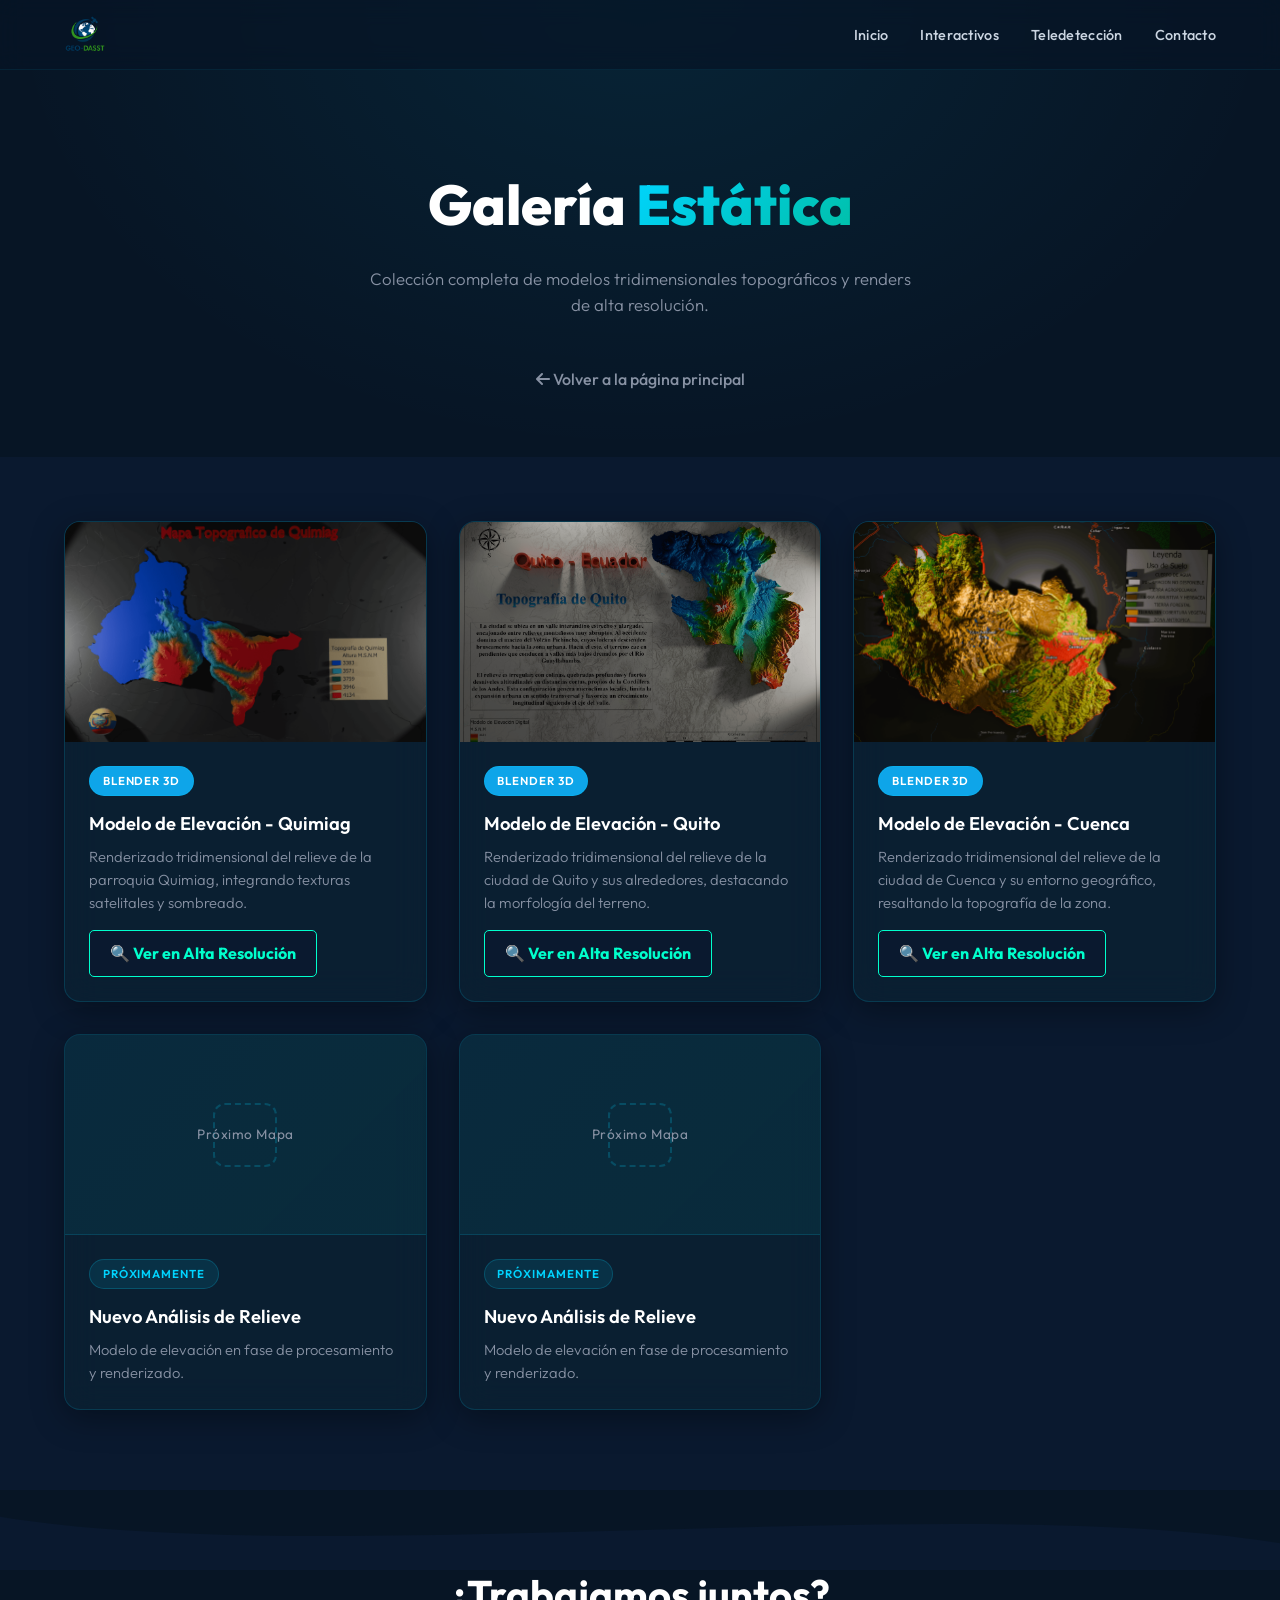
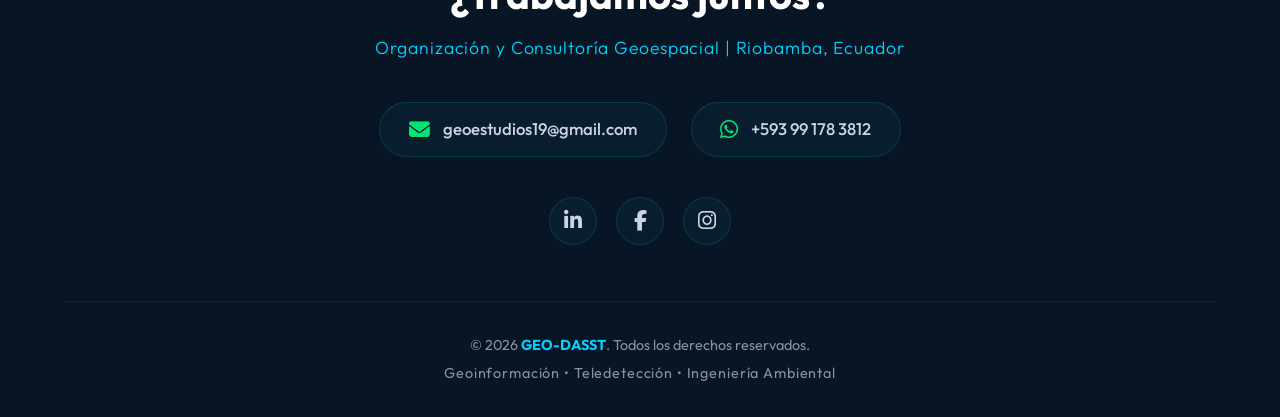
==== estaticos.html @ a2a1dacf "Create estaticos.html" ====
<!DOCTYPE html>
<html lang="es">
<head>
  <meta charset="UTF-8" />
  <meta name="viewport" content="width=device-width, initial-scale=1.0" />
  <title>Mapas 3D Estáticos | GEO-DASST</title>
  <meta name="description" content="Galería completa de modelos tridimensionales de alta resolución generados por GEO-DASST." />
  <link rel="preconnect" href="https://fonts.googleapis.com" />
  <link rel="preconnect" href="https://fonts.gstatic.com" crossorigin />
  <link href="https://fonts.googleapis.com/css2?family=Outfit:wght@300;400;500;600;700;800&display=swap" rel="stylesheet" />
  <link rel="stylesheet" href="style.css" />
  <link rel="stylesheet" href="https://cdnjs.cloudflare.com/ajax/libs/font-awesome/6.4.0/css/all.min.css" />
  
  <style>
    .section { padding: 4rem 0 5rem !important; }
    .section__subtitle { margin-bottom: 2rem !important; }
    .wave svg { height: 70px !important; }
    .wave--hero svg { height: 90px !important; }
    .wave--section svg { height: 90px !important; }
    .footer { padding: 4.5rem 0 2rem !important; }
    /* Estilo extra para el encabezado de esta página secundaria */
    .page-header {
      padding: 10rem 0 4rem;
      text-align: center;
      background: radial-gradient(ellipse at 50% 0%, rgba(0, 212, 255, 0.08) 0%, transparent 70%), var(--bg-deep);
    }
    .page-header__title {
      font-size: clamp(2.2rem, 5vw, 3.5rem);
      font-weight: 800;
      color: var(--text-white);
      margin-bottom: 1rem;
    }
    .page-header__title .accent {
      background: var(--gradient-accent);
      -webkit-background-clip: text;
      -webkit-text-fill-color: transparent;
      background-clip: text;
    }
    .btn-back {
      display: inline-block;
      margin-top: 1rem;
      color: var(--text-muted);
      font-weight: 500;
      transition: color 0.3s ease;
    }
    .btn-back:hover {
      color: var(--accent-cyan);
    }
  </style>
</head>
<body>

  <header class="header scrolled" id="header">
    <nav class="nav container">
      <a href="index.html" class="nav__logo" title="Volver al Inicio">
        <img src="Logo.png" alt="GEO-DASST Logo" class="nav__logo-img" />
      </a>
      <ul class="nav__list">
        <li><a href="index.html" class="nav__link">Inicio</a></li>
        <li><a href="index.html#mapas-interactivos" class="nav__link">Interactivos</a></li>
        <li><a href="index.html#teledeteccion" class="nav__link">Teledetección</a></li>
        <li><a href="#contacto" class="nav__link">Contacto</a></li>
      </ul>
      <button class="nav__toggle" id="nav-toggle" aria-label="Abrir menú">
        <span></span><span></span><span></span>
      </button>
    </nav>
  </header>

  <section class="page-header">
    <div class="container">
      <h1 class="page-header__title">Galería <span class="accent">Estática</span></h1>
      <p class="section__subtitle">Colección completa de modelos tridimensionales topográficos y renders de alta resolución.</p>
      <a href="index.html" class="btn-back"><i class="fa-solid fa-arrow-left"></i> Volver a la página principal</a>
    </div>
  </section>

  <section class="section" id="galeria">
    <div class="container">
      <div class="grid">
        
        <article class="card revealed">
          <img src="Estaticos/quimiag.png" alt="Render 3D de Quimiag" style="width: 100%; height: 220px; object-fit: cover; border-radius: 8px 8px 0 0;">
          <div class="card__body">
            <span class="card__badge" style="background: #0ea5e9; color: white;">Blender 3D</span>
            <h3 class="card__title">Modelo de Elevación - Quimiag</h3>
            <p class="card__text">Renderizado tridimensional del relieve de la parroquia Quimiag, integrando texturas satelitales y sombreado.</p>
            <a href="Estaticos/quimiag.png" target="_blank" style="display: inline-block; margin-top: 15px; padding: 10px 20px; background-color: #0A192F; border: 1px solid #00FFCC; color: #00FFCC; text-decoration: none; border-radius: 5px; font-weight: bold; transition: 0.3s;">
              🔍 Ver en Alta Resolución
            </a>
          </div>
        </article>

        <article class="card revealed">
          <img src="Estaticos/quito_top.png" alt="Render 3D de Quito" style="width: 100%; height: 220px; object-fit: cover; border-radius: 8px 8px 0 0;">
          <div class="card__body">
            <span class="card__badge" style="background: #0ea5e9; color: white;">Blender 3D</span>
            <h3 class="card__title">Modelo de Elevación - Quito</h3>
            <p class="card__text">Renderizado tridimensional del relieve de la ciudad de Quito y sus alrededores, destacando la morfología del terreno.</p>
            <a href="Estaticos/quito_top.png" target="_blank" style="display: inline-block; margin-top: 15px; padding: 10px 20px; background-color: #0A192F; border: 1px solid #00FFCC; color: #00FFCC; text-decoration: none; border-radius: 5px; font-weight: bold; transition: 0.3s;">
              🔍 Ver en Alta Resolución
            </a>
          </div>
        </article>

        <article class="card revealed">
          <img src="Estaticos/cuenca.png" alt="Render 3D de Cuenca" style="width: 100%; height: 220px; object-fit: cover; border-radius: 8px 8px 0 0;">
          <div class="card__body">
            <span class="card__badge" style="background: #0ea5e9; color: white;">Blender 3D</span>
            <h3 class="card__title">Modelo de Elevación - Cuenca</h3>
            <p class="card__text">Renderizado tridimensional del relieve de la ciudad de Cuenca y su entorno geográfico, resaltando la topografía de la zona.</p>
            <a href="Estaticos/cuenca.png" target="_blank" style="display: inline-block; margin-top: 15px; padding: 10px 20px; background-color: #0A192F; border: 1px solid #00FFCC; color: #00FFCC; text-decoration: none; border-radius: 5px; font-weight: bold; transition: 0.3s;">
              🔍 Ver en Alta Resolución
            </a>
          </div>
        </article>

        <article class="card revealed">
          <div class="card__img-placeholder">
            <span class="card__img-label">Próximo Mapa</span>
          </div>
          <div class="card__body">
            <span class="card__badge">Próximamente</span>
            <h3 class="card__title">Nuevo Análisis de Relieve</h3>
            <p class="card__text">Modelo de elevación en fase de procesamiento y renderizado.</p>
          </div>
        </article>

        <article class="card revealed">
          <div class="card__img-placeholder">
            <span class="card__img-label">Próximo Mapa</span>
          </div>
          <div class="card__body">
            <span class="card__badge">Próximamente</span>
            <h3 class="card__title">Nuevo Análisis de Relieve</h3>
            <p class="card__text">Modelo de elevación en fase de procesamiento y renderizado.</p>
          </div>
        </article>

      </div>
    </div>
  </section>

  <footer class="footer" id="contacto">
    <div class="footer__wave">
      <svg viewBox="0 0 1440 120" preserveAspectRatio="none">
        <path d="M0,40 C360,120 1080,0 1440,80 L1440,0 L0,0 Z" />
      </svg>
    </div>
    
    <div class="container footer__content">
      <div class="footer__contact">
        <h2 class="footer__title">¿Trabajamos juntos?</h2>
        <p class="footer__description">Organización y Consultoría Geoespacial | Riobamba, Ecuador</p>
        
        <div class="footer__info">
          <a href="mailto:geoestudios19@gmail.com" class="contact-item">
            <i class="fa-solid fa-envelope"></i>
            geoestudios19@gmail.com
          </a>
          <a href="https://wa.me/593991783812" target="_blank" class="contact-item">
            <i class="fa-brands fa-whatsapp"></i>
            +593 99 178 3812
          </a>
        </div>

        <div class="footer__socials">
          <a href="https://www.linkedin.com/in/pedro-jose-inca-novoa-5055b1154/" target="_blank" class="social-icon" aria-label="LinkedIn"><i class="fa-brands fa-linkedin-in"></i></a>
          <a href="https://www.facebook.com/profile.php?id=61575978058348" target="_blank" class="social-icon" aria-label="Facebook"><i class="fa-brands fa-facebook-f"></i></a>
          <a href="https://www.instagram.com/geo_dasst/" target="_blank" class="social-icon" aria-label="Instagram"><i class="fa-brands fa-instagram"></i></a>
        </div>
      </div>
      
      <div class="footer__bottom">
        <p>&copy; 2026 <strong>GEO-DASST</strong>. Todos los derechos reservados.</p>
        <p class="footer__tagline">Geoinformación &bull; Teledetección &bull; Ingeniería Ambiental</p>
      </div>
    </div>
  </footer>

  <script src="script.js"></script>
</body>
</html>
---- style.css ----
/* ============================================
   GEO-DASST — Portfolio Stylesheet
   Palette extracted from reference image:
   Deep Navy / Teal dark backgrounds,
   Cyan-Turquoise accents, white text.
   ============================================ */

/* ---------- CSS Custom Properties ---------- */
:root {
  /* Backgrounds */
  --bg-deep:       #071525;
  --bg-primary:    #0A192F;
  --bg-secondary:  #0B2435;
  --bg-alt:        #0D2D45;
  --bg-card:       rgba(13, 45, 69, 0.55);

  /* Accents */
  --accent-cyan:   #00D4FF;
  --accent-teal:   #00BFA6;
  --accent-green:  #00E676;
  --gradient-accent: linear-gradient(135deg, var(--accent-cyan), var(--accent-teal));

  /* Text */
  --text-white:    #FFFFFF;
  --text-light:    #CBD5E1;
  --text-muted:    #8892A4;

  /* Effects */
  --glass-bg:      rgba(11, 36, 53, 0.60);
  --glass-border:  rgba(0, 212, 255, 0.15);
  --glass-blur:    16px;
  --shadow-card:   0 8px 32px rgba(0, 0, 0, 0.35);
  --shadow-soft:   0 4px 20px rgba(0, 0, 0, 0.25);
  --radius:        16px;
  --radius-sm:     10px;

  /* Layout */
  --header-h:      70px;
  --container-max:  1200px;

  /* Transition */
  --ease:          cubic-bezier(0.4, 0, 0.2, 1);
}

/* ---------- Reset / Base ---------- */
*,
*::before,
*::after {
  margin: 0;
  padding: 0;
  box-sizing: border-box;
}

html {
  scroll-behavior: smooth;
  scroll-padding-top: var(--header-h);
}

body {
  font-family: 'Outfit', sans-serif;
  background-color: var(--bg-primary);
  color: var(--text-light);
  line-height: 1.6;
  overflow-x: hidden;
  -webkit-font-smoothing: antialiased;
}

a {
  text-decoration: none;
  color: inherit;
}

ul { list-style: none; }
img { max-width: 100%; display: block; }

.container {
  width: 90%;
  max-width: var(--container-max);
  margin-inline: auto;
}

/* ---------- HEADER ---------- */
.header {
  position: fixed;
  top: 0;
  left: 0;
  width: 100%;
  height: var(--header-h);
  z-index: 1000;
  background: rgba(7, 21, 37, 0.70);
  backdrop-filter: blur(12px);
  -webkit-backdrop-filter: blur(12px);
  border-bottom: 1px solid rgba(0, 212, 255, 0.08);
  transition: background 0.4s var(--ease), box-shadow 0.4s var(--ease);
}

.header.scrolled {
  background: rgba(7, 21, 37, 0.95);
  box-shadow: 0 4px 30px rgba(0, 0, 0, 0.4);
  border-bottom-color: rgba(0, 212, 255, 0.18);
}

.nav {
  display: flex;
  align-items: center;
  justify-content: space-between;
  height: 100%;
}

.nav__logo-img {
  height: 42px;
  width: auto;
  transition: transform 0.3s var(--ease);
}
.nav__logo-img:hover { transform: scale(1.05); }

.nav__list {
  display: flex;
  gap: 2rem;
}

.nav__link {
  font-size: 0.9rem;
  font-weight: 500;
  letter-spacing: 0.02em;
  color: var(--text-light);
  position: relative;
  padding: 0.3rem 0;
  transition: color 0.3s var(--ease);
}

.nav__link::after {
  content: '';
  position: absolute;
  left: 0;
  bottom: -2px;
  width: 0;
  height: 2px;
  background: var(--gradient-accent);
  border-radius: 2px;
  transition: width 0.35s var(--ease);
}

.nav__link:hover {
  color: var(--accent-cyan);
}
.nav__link:hover::after {
  width: 100%;
}

/* Mobile toggle */
.nav__toggle {
  display: none;
  flex-direction: column;
  gap: 5px;
  background: none;
  border: none;
  cursor: pointer;
  padding: 4px;
}
.nav__toggle span {
  display: block;
  width: 26px;
  height: 2.5px;
  background: var(--text-white);
  border-radius: 2px;
  transition: transform 0.3s var(--ease), opacity 0.3s var(--ease);
}
.nav__toggle.active span:nth-child(1) {
  transform: translateY(7.5px) rotate(45deg);
}
.nav__toggle.active span:nth-child(2) {
  opacity: 0;
}
.nav__toggle.active span:nth-child(3) {
  transform: translateY(-7.5px) rotate(-45deg);
}

/* ---------- HERO ---------- */
.hero {
  position: relative;
  min-height: 100vh;
  display: flex;
  align-items: center;
  justify-content: center;
  text-align: center;
  background:
    radial-gradient(ellipse at 30% 20%, rgba(0, 212, 255, 0.08) 0%, transparent 60%),
    radial-gradient(ellipse at 70% 80%, rgba(0, 191, 166, 0.06) 0%, transparent 60%),
    linear-gradient(180deg, var(--bg-deep) 0%, var(--bg-primary) 50%, var(--bg-secondary) 100%);
  overflow: hidden;
}

.hero__particles {
  position: absolute;
  inset: 0;
  pointer-events: none;
}

.hero__content {
  position: relative;
  z-index: 2;
  padding-top: var(--header-h);
}

.hero__tag {
  font-size: 0.95rem;
  font-weight: 400;
  color: var(--accent-teal);
  letter-spacing: 0.15em;
  text-transform: uppercase;
  margin-bottom: 1rem;
  opacity: 0;
  animation: fadeInUp 0.8s var(--ease) 0.3s forwards;
}

.hero__title {
  font-size: clamp(2.8rem, 7vw, 5.5rem);
  font-weight: 800;
  color: var(--text-white);
  line-height: 1.1;
  margin-bottom: 1.2rem;
  opacity: 0;
  animation: fadeInUp 0.8s var(--ease) 0.5s forwards;
}

.hero__title .accent {
  background: var(--gradient-accent);
  -webkit-background-clip: text;
  -webkit-text-fill-color: transparent;
  background-clip: text;
}

.hero__subtitle {
  font-size: clamp(1rem, 2vw, 1.25rem);
  font-weight: 300;
  color: var(--text-muted);
  max-width: 600px;
  margin-inline: auto;
  margin-bottom: 2.5rem;
  opacity: 0;
  animation: fadeInUp 0.8s var(--ease) 0.7s forwards;
}

.hero__cta {
  display: inline-block;
  padding: 0.85rem 2.4rem;
  font-family: 'Outfit', sans-serif;
  font-size: 1rem;
  font-weight: 600;
  color: var(--bg-deep);
  background: var(--gradient-accent);
  border-radius: 50px;
  letter-spacing: 0.03em;
  transition: transform 0.3s var(--ease), box-shadow 0.3s var(--ease);
  opacity: 0;
  animation: fadeInUp 0.8s var(--ease) 0.9s forwards;
}

.hero__cta:hover {
  transform: translateY(-3px);
  box-shadow: 0 8px 30px rgba(0, 212, 255, 0.35);
}

/* ---------- WAVE SEPARATORS ---------- */
.wave {
  position: absolute;
  bottom: 0;
  left: 0;
  width: 100%;
  line-height: 0;
  overflow: hidden;
}

.wave svg {
  width: 100%;
  height: 100px;
}

.wave--hero svg path {
  fill: var(--bg-primary);
}

.wave--section svg path {
  fill: var(--bg-alt);
}

.section--alt .wave--section svg path {
  fill: var(--bg-primary);
}

/* ---------- SECTIONS ---------- */
.section {
  position: relative;
  padding: 6rem 0 8rem;
  background: var(--bg-primary);
}

.section--alt {
  background: var(--bg-alt);
}

.section__title {
  font-size: clamp(1.8rem, 4vw, 2.6rem);
  font-weight: 700;
  color: var(--text-white);
  text-align: center;
  margin-bottom: 0.6rem;
}

.section__subtitle {
  font-size: 1.05rem;
  font-weight: 300;
  color: var(--text-muted);
  text-align: center;
  max-width: 560px;
  margin-inline: auto;
  margin-bottom: 3rem;
}

/* ---------- GRID ---------- */
.grid {
  display: grid;
  grid-template-columns: repeat(auto-fit, minmax(300px, 1fr));
  gap: 2rem;
}

/* ---------- GLASSMORPHISM CARD ---------- */
.card {
  background: var(--glass-bg);
  border: 1px solid var(--glass-border);
  border-radius: var(--radius);
  overflow: hidden;
  backdrop-filter: blur(var(--glass-blur));
  -webkit-backdrop-filter: blur(var(--glass-blur));
  box-shadow: var(--shadow-card);
  transition: transform 0.4s var(--ease), box-shadow 0.4s var(--ease), border-color 0.4s var(--ease);
}

.card:hover {
  transform: translateY(-8px);
  box-shadow: 0 16px 48px rgba(0, 0, 0, 0.45);
  border-color: rgba(0, 212, 255, 0.3);
}

.card__img-placeholder {
  width: 100%;
  height: 200px;
  background: linear-gradient(135deg, rgba(0, 212, 255, 0.06), rgba(0, 191, 166, 0.08));
  border-bottom: 1px solid var(--glass-border);
  display: flex;
  align-items: center;
  justify-content: center;
  position: relative;
  overflow: hidden;
}

.card__img-placeholder::before {
  content: '';
  position: absolute;
  width: 64px;
  height: 64px;
  border: 2px dashed rgba(0, 212, 255, 0.2);
  border-radius: 12px;
  top: 50%;
  left: 50%;
  transform: translate(-50%, -50%);
  pointer-events: none;
}

.card__img-label {
  font-size: 0.85rem;
  font-weight: 400;
  color: var(--text-muted);
  letter-spacing: 0.04em;
  z-index: 1;
}

.card__body {
  padding: 1.5rem;
}

.card__badge {
  display: inline-block;
  font-size: 0.72rem;
  font-weight: 600;
  letter-spacing: 0.08em;
  text-transform: uppercase;
  color: var(--accent-cyan);
  background: rgba(0, 212, 255, 0.1);
  border: 1px solid rgba(0, 212, 255, 0.2);
  padding: 0.3rem 0.8rem;
  border-radius: 50px;
  margin-bottom: 0.8rem;
}

.card__badge.badge--dev {
  color: var(--accent-green);
  background: rgba(0, 230, 118, 0.1);
  border-color: rgba(0, 230, 118, 0.2);
}

.card__title {
  font-size: 1.15rem;
  font-weight: 600;
  color: var(--text-white);
  margin-bottom: 0.5rem;
}

.card__text {
  font-size: 0.92rem;
  font-weight: 300;
  color: var(--text-muted);
  line-height: 1.55;
}

/* ---------- FOOTER & CONTACTO ---------- */
.footer {
  position: relative;
  background: var(--bg-deep);
  padding: 6rem 0 2rem;
  text-align: center;
}

.footer__wave {
  position: absolute;
  top: 0;
  left: 0;
  width: 100%;
  line-height: 0;
  transform: rotate(180deg);
  overflow: hidden;
}

.footer__wave svg {
  width: 100%;
  height: 80px;
}

.footer__wave svg path {
  fill: var(--bg-primary);
}

.footer__contact {
  margin-bottom: 3.5rem;
  position: relative;
  z-index: 2;
}

.footer__title {
  font-size: clamp(2rem, 4vw, 2.5rem);
  font-weight: 700;
  color: var(--text-white);
  margin-bottom: 0.5rem;
}

.footer__description {
  font-size: 1.1rem;
  color: var(--accent-cyan);
  margin-bottom: 2.5rem;
  font-weight: 300;
  letter-spacing: 0.05em;
}

.footer__info {
  display: flex;
  justify-content: center;
  gap: 1.5rem;
  flex-wrap: wrap;
  margin-bottom: 2.5rem;
}

.contact-item {
  display: flex;
  align-items: center;
  gap: 0.8rem;
  font-size: 1.05rem;
  font-weight: 500;
  color: var(--text-light);
  background: rgba(11, 36, 53, 0.60);
  padding: 0.8rem 1.8rem;
  border-radius: 50px;
  border: 1px solid var(--glass-border);
  transition: all 0.3s var(--ease);
}

.contact-item i {
  color: var(--accent-green);
  font-size: 1.3rem;
}

.contact-item:hover {
  transform: translateY(-5px);
  border-color: var(--accent-cyan);
  color: var(--text-white);
  box-shadow: 0 8px 25px rgba(0, 212, 255, 0.2);
}

.footer__socials {
  display: flex;
  justify-content: center;
  gap: 1.2rem;
}

.social-icon {
  display: flex;
  align-items: center;
  justify-content: center;
  width: 48px;
  height: 48px;
  border-radius: 50%;
  background: rgba(11, 36, 53, 0.60);
  border: 1px solid var(--glass-border);
  color: var(--text-light);
  font-size: 1.3rem;
  transition: all 0.3s var(--ease);
}

.social-icon:hover {
  background: var(--gradient-accent);
  color: var(--bg-deep);
  transform: translateY(-5px) scale(1.05);
  border-color: transparent;
  box-shadow: 0 8px 20px rgba(0, 212, 255, 0.3);
}

.footer__bottom {
  border-top: 1px solid rgba(0, 212, 255, 0.1);
  padding-top: 2rem;
  position: relative;
  z-index: 2;
}

.footer__bottom p {
  font-size: 0.9rem;
  color: var(--text-muted);
}

.footer__bottom strong {
  color: var(--accent-cyan);
}

.footer__tagline {
  margin-top: 0.3rem;
  font-size: 0.8rem;
  letter-spacing: 0.06em;
}

/* ---------- ANIMATIONS ---------- */
@keyframes fadeInUp {
  from {
    opacity: 0;
    transform: translateY(28px);
  }
  to {
    opacity: 1;
    transform: translateY(0);
  }
}

/* Scroll-reveal for cards */
.card {
  opacity: 0;
  transform: translateY(40px);
  transition: opacity 0.7s var(--ease), transform 0.7s var(--ease),
              box-shadow 0.4s var(--ease), border-color 0.4s var(--ease);
}

.card.revealed {
  opacity: 1;
  transform: translateY(0);
}

/* ---------- RESPONSIVE ---------- */

/* Tablets */
@media (max-width: 768px) {
  .nav__list {
    position: fixed;
    top: 0;
    right: -100%;
    width: 75%;
    max-width: 320px;
    height: 100vh;
    flex-direction: column;
    justify-content: center;
    gap: 2.5rem;
    background: rgba(7, 21, 37, 0.97);
    backdrop-filter: blur(20px);
    -webkit-backdrop-filter: blur(20px);
    border-left: 1px solid var(--glass-border);
    padding: 2rem;
    transition: right 0.4s var(--ease);
    z-index: 999;
  }

  .nav__list.open {
    right: 0;
  }

  .nav__link {
    font-size: 1.15rem;
  }

  .nav__toggle {
    display: flex;
    z-index: 1001;
  }

  .grid {
    grid-template-columns: 1fr;
  }

  .hero__title {
    font-size: clamp(2.2rem, 8vw, 3.5rem);
  }
}

/* Small phones */
@media (max-width: 480px) {
  :root {
    --header-h: 60px;
  }

  .section {
    padding: 4rem 0 6rem;
  }

  .hero__cta {
    padding: 0.75rem 1.8rem;
    font-size: 0.9rem;
  }

  .card__img-placeholder {
    height: 160px;
  }
}
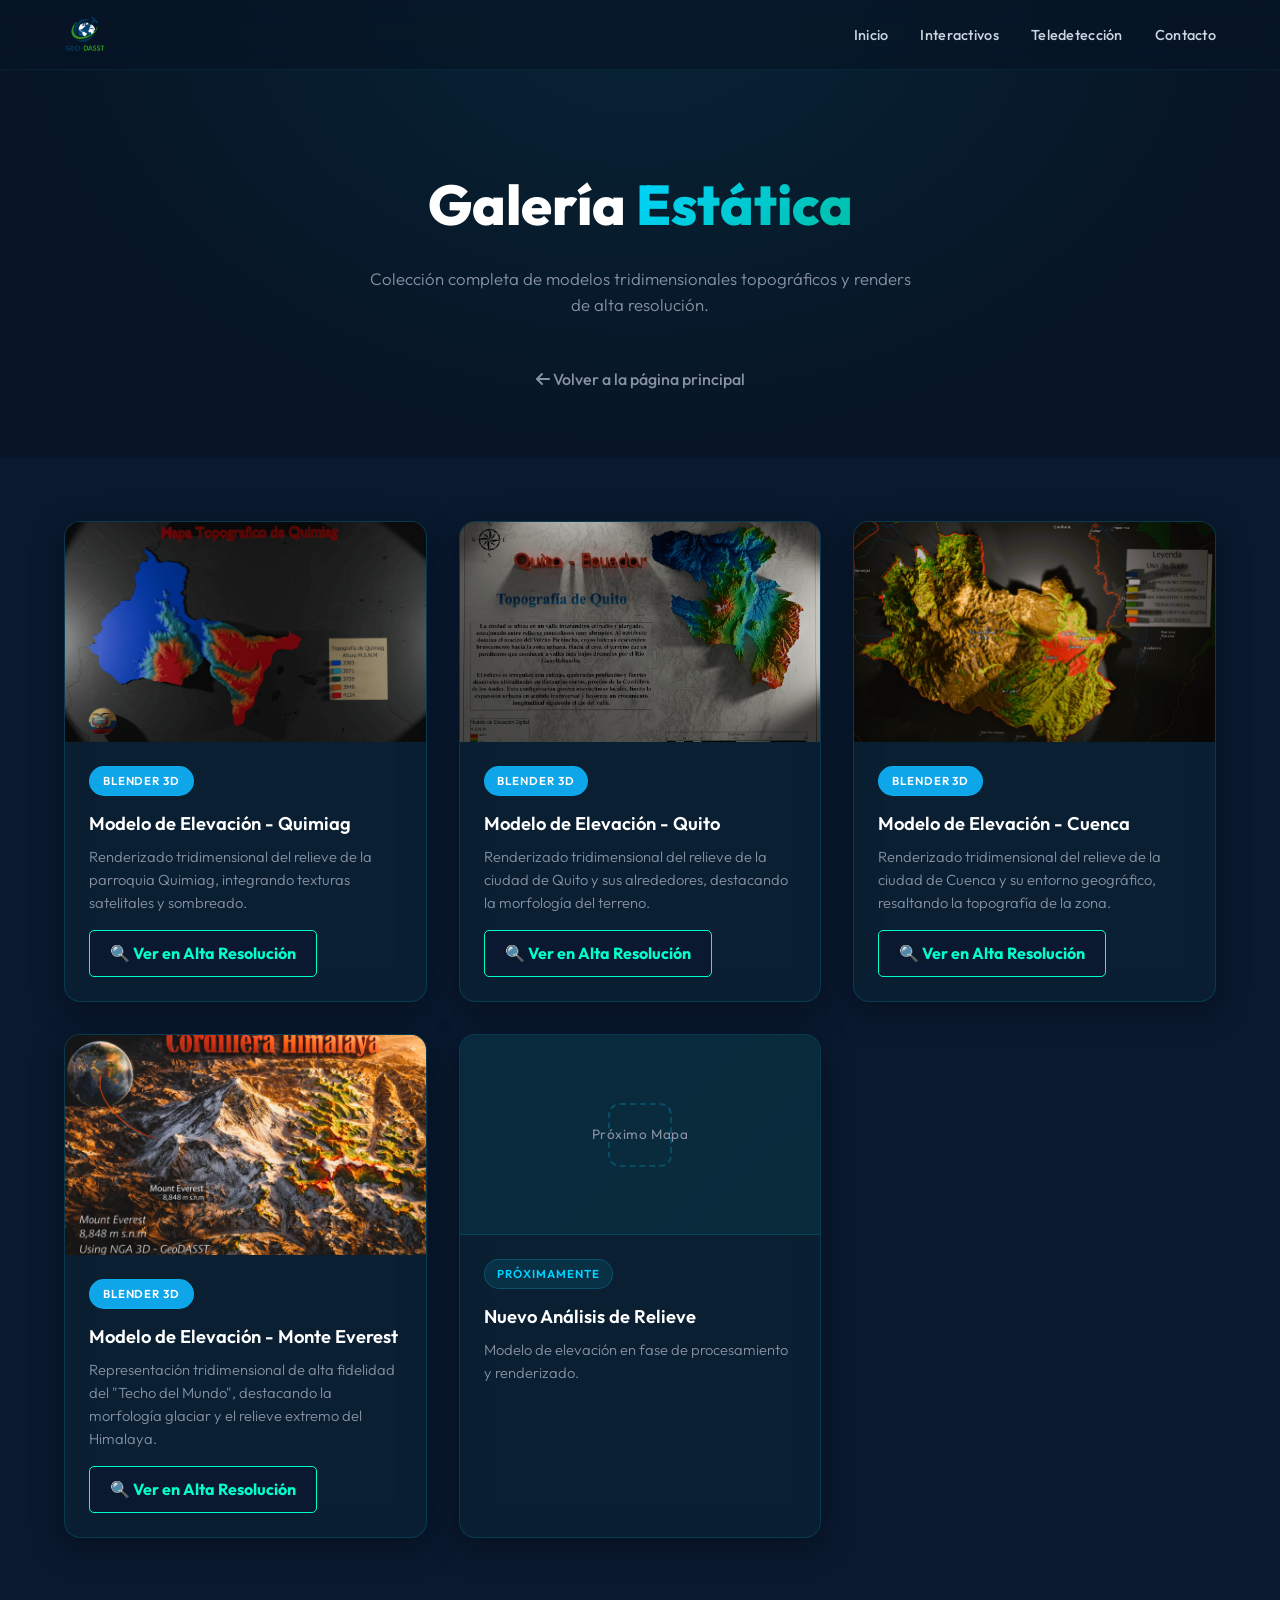
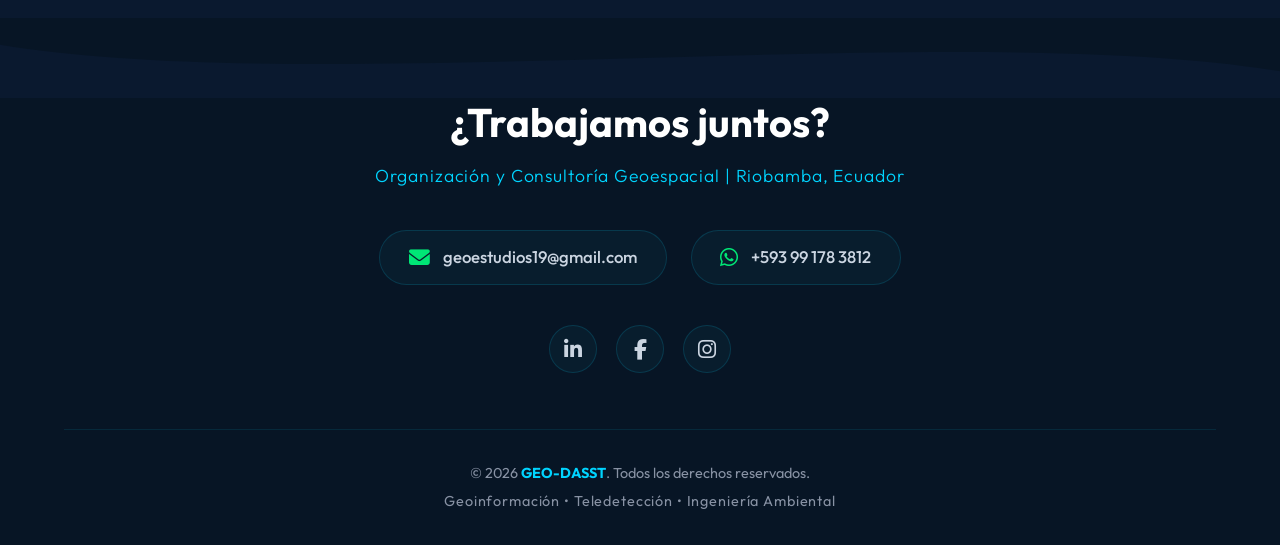
==== commit 42cb94d0: "Update estaticos.html" ====
--- a/estaticos.html
+++ b/estaticos.html
@@ -116,13 +116,14 @@
         </article>
 
         <article class="card revealed">
-          <div class="card__img-placeholder">
-            <span class="card__img-label">Próximo Mapa</span>
-          </div>
+          <img src="Estaticos/everest.png" alt="Render 3D del Monte Everest" style="width: 100%; height: 220px; object-fit: cover; border-radius: 8px 8px 0 0;">
           <div class="card__body">
-            <span class="card__badge">Próximamente</span>
-            <h3 class="card__title">Nuevo Análisis de Relieve</h3>
-            <p class="card__text">Modelo de elevación en fase de procesamiento y renderizado.</p>
+            <span class="card__badge" style="background: #0ea5e9; color: white;">Blender 3D</span>
+            <h3 class="card__title">Modelo de Elevación - Monte Everest</h3>
+            <p class="card__text">Representación tridimensional de alta fidelidad del "Techo del Mundo", destacando la morfología glaciar y el relieve extremo del Himalaya.</p>
+            <a href="Estaticos/everest.png" target="_blank" style="display: inline-block; margin-top: 15px; padding: 10px 20px; background-color: #0A192F; border: 1px solid #00FFCC; color: #00FFCC; text-decoration: none; border-radius: 5px; font-weight: bold; transition: 0.3s;">
+              🔍 Ver en Alta Resolución
+            </a>
           </div>
         </article>
 
